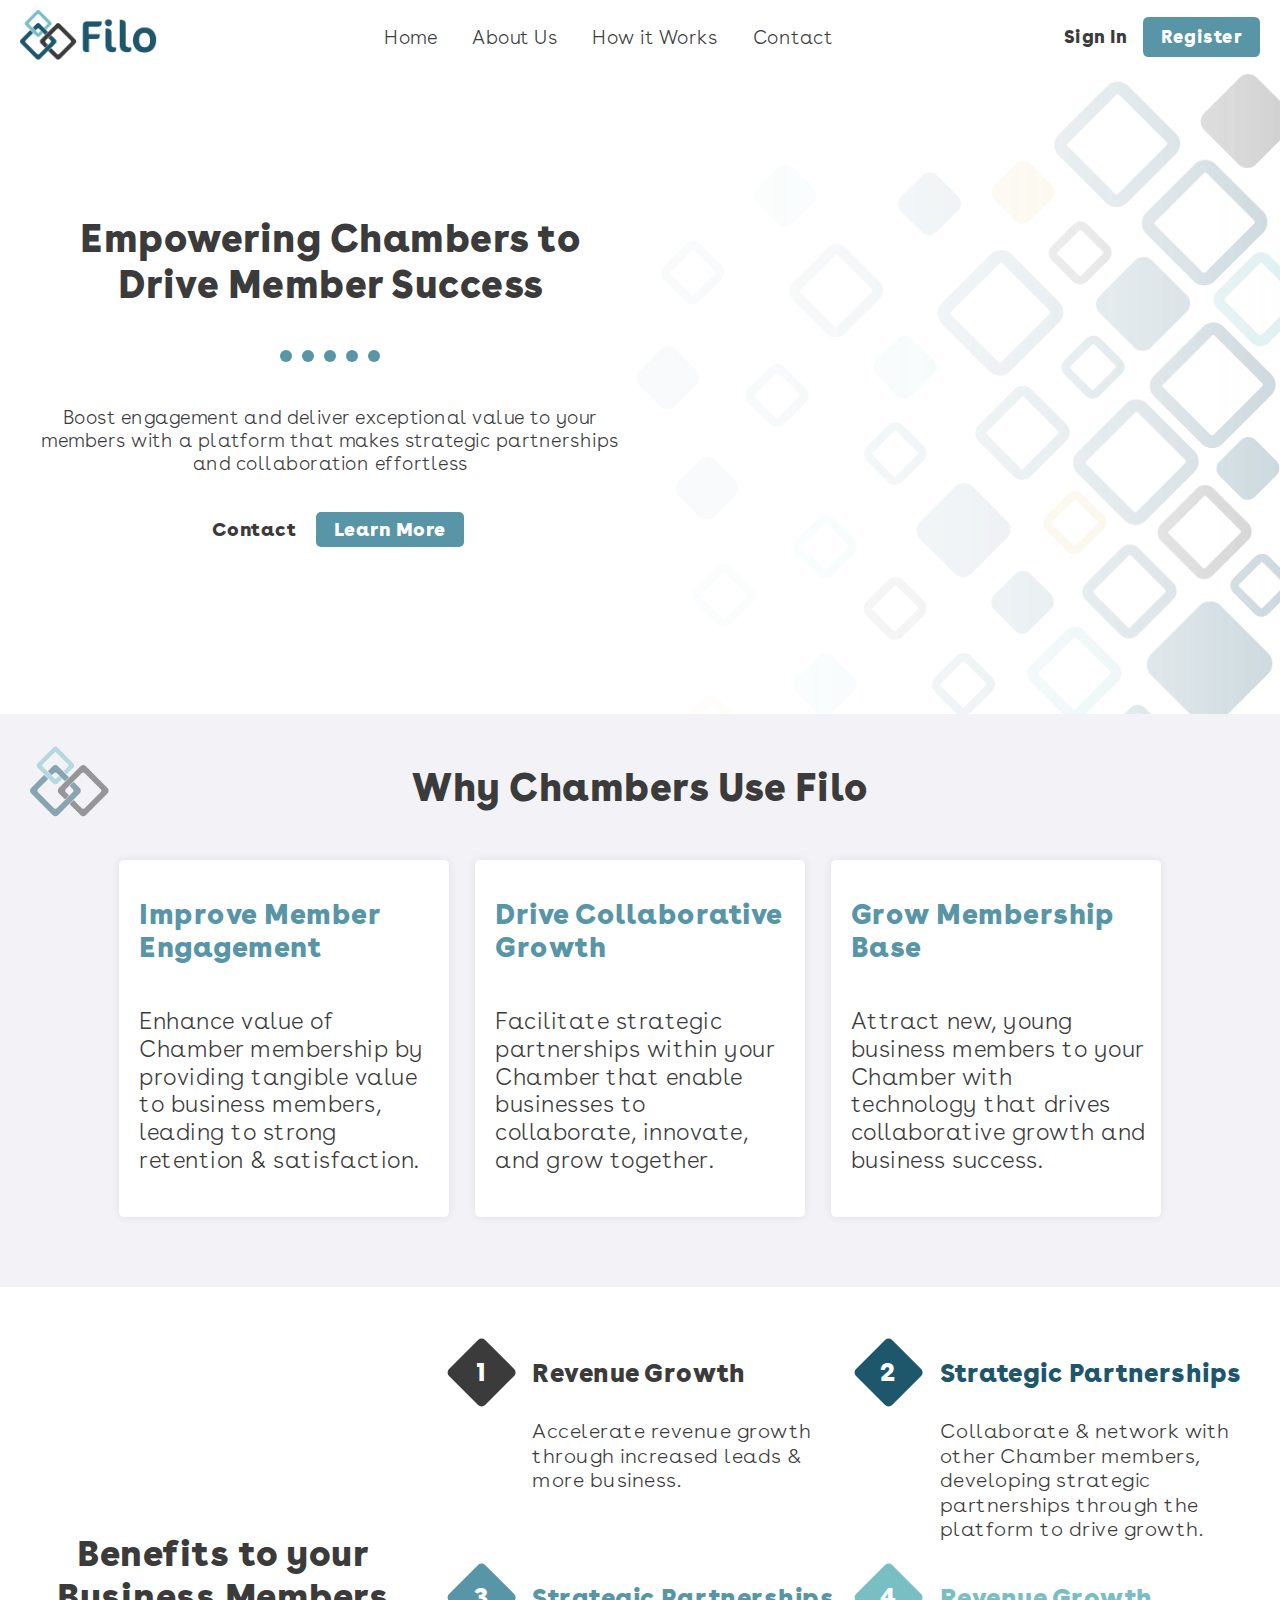
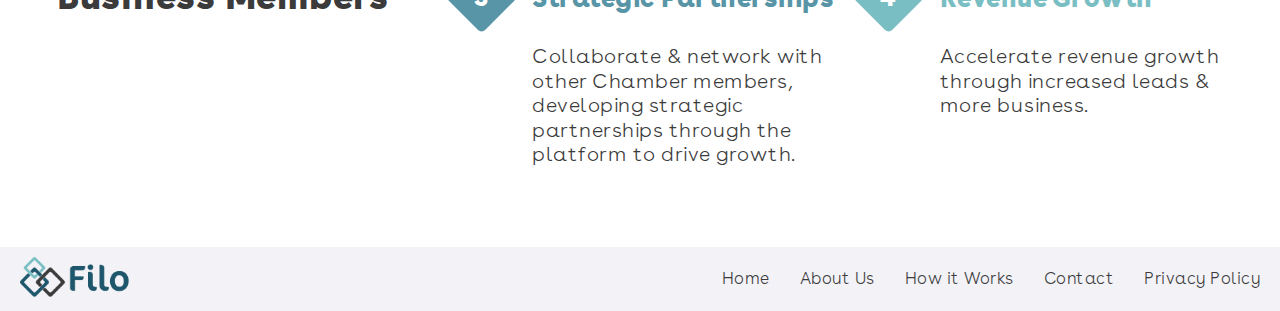
==== index.html @ dbe900fa "Add files via upload" ====
<!DOCTYPE html>
<html lang="en">
<head>
    <meta charset="UTF-8">
    <meta name="viewport" content="width=device-width, initial-scale=1.0">
    <title>Filo</title>
    <link rel="stylesheet" href="css/styles.css">
    <link rel="icon" href="./Assets/Filo-Icon.png" type="image/png">
    <script src="js/main.js" defer></script>
</head>
<body>
    <header>
        <div class="container">
            <div class="logo">
                <a href="index.html"> <img src="./Assets/FiloLogo.png" alt="Filo Logo"> </a> 
            </div>
            <nav class="nav">
                <ul>
                    <li><a href="index.html" class="home">Home</a></li>
                    <li><a href="html/about.html" class="about">About Us</a></li>
                    <li><a href="html/learn-more.html" class="learn-more">How it Works</a></li>
                    <li><a href="html/contact.html" class="contact">Contact</a></li>
                </ul>
            </nav>
            <div class="auth-buttons">
                <a href="#sign-in" class="sign-in">Sign In</a>
                <a href="#register" class="register">Register</a>
                <div class="menu">
                    <span class="menu-line"></span>
                    <span class="menu-line"></span>
                    <span class="menu-line"></span>
                </div>
            </div>
        </div>
    </header>

    <section id="hero">
        <div class="container">
            <div class="hero-content">
                <h2>Empowering Chambers to Drive Member Success</h2>
                <div class="dot-separator">
                    <div class="dot"></div>
                    <div class="dot"></div>
                    <div class="dot"></div>
                    <div class="dot"></div>
                    <div class="dot"></div>
                </div>
                <p>Boost engagement and deliver exceptional value to your members with a platform that makes strategic partnerships and collaboration effortless</p>
                <div class="cta-buttons">
                    <a href="./html/contact.html" class="btn">Contact</a>
                    <a href="./html/learn-more.html" class="btn btn-secondary">Learn More</a>
                </div>
            </div>
            <div class="hero-image">
                <img src="./Assets/hero-image.png" alt="Hero Image">
            </div>
        </div>
    </section>

    <section id="why-chambers">
        <div class="section-title">
            <div class="Filo-logo">
                <img src="./Assets/Filo-Logo-noText.png" alt="Filo Logo">
            </div>
            <h3>Why Chambers Use Filo</h3>
        </div>
        <div class="reasons">
            <div class="reason">
                <h4>Improve Member Engagement</h4>
                <p>Enhance value of Chamber membership by providing tangible value to business members, leading to strong retention & satisfaction.</p>
             </div>
             <div class="reason">
                 <h4>Drive Collaborative Growth</h4>
                <p>Facilitate strategic partnerships within your Chamber that enable businesses to collaborate, innovate, and grow together.</p>
            </div>
             <div class="reason">
                <h4>Grow Membership Base</h4>
                <p>Attract new, young business members to your Chamber with technology that drives collaborative growth and business success.</p>
            </div>
        </div>
    </section>

    <section id="benefits">
        <div class="benefits-layout">
            <div class="benefits-title">
                <h3>Benefits to your<br>Business Members</h3>
            </div>
            <div class="benefits-list">
                <div class="benefit">
                    <div class="benefit-number" id="one">
                        <div><span>1</span></div>
                    </div>
                    <div class="benefit-content">
                        <h4 id="benefit-one">Revenue Growth</h4>
                        <p>Accelerate revenue growth through increased leads & more business.</p>
                    </div>
                </div>
                <div class="benefit">
                    <div class="benefit-number" id="two">
                        <div><span>2</span></div>
                    </div>
                    <div class="benefit-content">
                        <h4 id="benefit-two">Strategic Partnerships</h4>
                        <p>Collaborate & network with other Chamber members, developing strategic partnerships through the platform to drive growth.</p>
                    </div>
                </div>
                <div class="benefit">
                    <div class="benefit-number" id="three">
                        <div><span>3</span></div>
                    </div>
                    <div class="benefit-content">
                        <h4 id="benefit-three">Strategic Partnerships</h4>
                        <p>Collaborate & network with other Chamber members, developing strategic partnerships through the platform to drive growth.</p>
                    </div>
                </div>
                <div class="benefit">
                    <div class="benefit-number" id="four">
                        <div><span>4</span></div>
                    </div>
                    <div class="benefit-content">
                        <h4 id="benefit-four">Revenue Growth</h4>
                        <p>Accelerate revenue growth through increased leads & more business.</p>
                    </div>
                </div>
            </div>
        </div>
    </section>       

    <footer>
        <div class="container">
            <div class="footer-content">
                <div class="footer-logo">
                    <img src="./Assets/FiloLogo.png" alt="Filo Logo">
                </div>
                <nav class="footer-nav">
                    <ul>
                        <li><a href="./index.html" class="home">Home</a></li>
                            <li><a href="./html/about.html" class="about">About Us</a></li>
                            <li><a href="./html/learn-more.html" class="learn-more">How it Works</a></li>
                            <li><a href="./html/contact.html" class="contact">Contact</a></li>
                            <li><a href="./html/privacy.html" class="privacy">Privacy Policy</a></li>
                    </ul>
                </nav>
            </div>
        </div>
    </footer>
    
</body>
</html>
---- css/styles.css ----
/* TO CREATE WATCHER: sass --watch scss/styles.scss:css/styles.css */
@font-face {
  font-family: "Almarai-ExtraBold";
  src: url(../Assets/Fonts/Almarai-ExtraBold.ttf) format("trueType");
  font-weight: 800;
  font-style: normal;
}
@font-face {
  font-family: "Almarai-Bold";
  src: url(../Assets/Fonts/Almarai-Bold.ttf) format("trueType");
  font-weight: 700;
  font-style: normal;
}
@font-face {
  font-family: "Almarai-Regular";
  src: url(../Assets/Fonts/Almarai-Regular.ttf) format("trueType");
  font-weight: 400;
  font-style: normal;
}
@font-face {
  font-family: "Almarai-Light";
  src: url(../Assets/Fonts/Almarai-Light.ttf) format("trueType");
  font-weight: 300;
  font-style: normal;
}
@font-face {
  font-family: "BA-Regular";
  src: url(../Assets/Fonts/BuenosAires-Regular.ttf) format("trueType");
  font-weight: 400;
  font-style: normal;
}
@font-face {
  font-family: "BA-Bold";
  src: url(../Assets/Fonts/BuenosAires-Bold.ttf) format("trueType");
  font-weight: 700;
  font-style: normal;
}
@font-face {
  font-family: "BA-Light";
  src: url(../Assets/Fonts/BuenosAires-Light.ttf) format("trueType");
  font-weight: 300;
  font-style: normal;
}
@font-face {
  font-family: "BA-ExtraBold";
  src: url(../Assets/Fonts/BuenosAires-Black.ttf) format("trueType");
  font-weight: 800;
  font-style: normal;
}
html, body {
  height: 100%;
  margin: 0;
}

.wrapper {
  display: flex;
  background-color: #ffffff;
  flex-direction: column;
  min-height: 100vh; /* Ensures wrapper takes full viewport height */
}

main {
  flex-grow: 1; /* Ensures main content grows to take available space */
}

footer {
  background-color: #F2F2F7;
  padding: 12px 0;
  text-align: center;
}

header {
  background-color: #ffffff;
  padding: 10px;
  padding-left: 20px;
  padding-right: 20px;
}
header .container {
  display: flex;
  align-items: center;
  justify-content: space-between;
}
header .logo {
  display: flex;
  align-items: center;
}
header .logo img {
  height: clamp(40px, 5vw, 50px);
  margin-right: 10px;
}
header nav {
  flex-grow: 1; /* Makes the nav expand to take available space */
  text-align: center; /* Centers the navigation items */
}
header nav ul {
  list-style: none;
  display: flex;
  margin: 0;
  padding: 0;
  justify-content: center; /* Centers the nav items within the nav */
}
header nav ul li {
  margin: 0 2%; /* Adds space between the nav items */
}
header nav ul li a {
  font-family: "BA-Light", sans-serif;
  font-size: clamp(14px, 1.5vw, 24px);
  letter-spacing: 0.5px;
  text-decoration: none;
  color: #3B3B3B;
}
@media (max-width: 768px) {
  header .nav {
    display: none;
  }
}
header .auth-buttons {
  display: flex;
  align-items: center;
}
header .auth-buttons a {
  font-family: "BA-ExtraBold", sans-serif;
  font-size: clamp(12px, 1.4vw, 20px);
  letter-spacing: 0.5px;
  text-decoration: none;
  padding: 0.5em 1em;
  border-radius: 0.3em;
  margin-left: 0.6em;
}
header .auth-buttons a.sign-in {
  color: #3B3B3B;
  background-color: transparent;
  padding: 8px 5px;
}
header .auth-buttons a.register {
  color: #ffffff;
  background-color: #5795A7;
}
header .auth-buttons .menu {
  display: none;
  flex-direction: column;
  height: 100%;
  cursor: pointer;
}
header .auth-buttons .menu span {
  width: 25px;
  height: 4px;
  background-color: #3B3B3B;
  margin: 2px 0;
  margin-left: 15px;
  border-radius: 5px;
}
@media (max-width: 768px) {
  header .auth-buttons .menu {
    display: flex;
  }
}

footer {
  background-color: #F2F2F7;
  padding: 10px;
  padding-left: 20px;
  padding-right: 20px;
}
footer .footer-content {
  display: flex;
  align-items: center;
  justify-content: space-between;
}
footer .footer-content .footer-logo img {
  height: 40px;
}
footer .footer-content .footer-nav ul {
  list-style: none;
  padding: 0;
  margin: 0;
  display: flex;
}
footer .footer-content .footer-nav ul li {
  margin-left: 30px;
}
footer .footer-content .footer-nav ul li a {
  font-family: "BA-Light", sans-serif;
  font-size: clamp(12px, 1.3vw, 20px);
  letter-spacing: 0.5px;
  text-decoration: none;
  color: #3B3B3B;
}

#hero {
  padding: 0px 0px;
  height: 50vw;
  min-height: 400px;
  background-color: transparent;
  z-index: -2;
  overflow: visible;
}
#hero .container {
  height: 100%;
  display: flex;
  align-items: center;
  justify-content: space-between;
  background-color: transparent;
}
#hero .container .hero-content {
  color: #3B3B3B;
  flex: 1;
  background-color: transparent;
  text-align: center;
  min-width: 400px;
  padding-left: 20px;
  padding-right: 20px;
  padding-bottom: 5%;
  display: flex;
  flex-direction: column;
  justify-content: flex-start;
  align-items: center;
  z-index: 2; /* Ensure content stays above the image */
}
#hero .container .hero-content h2 {
  font-family: "BA-ExtraBold", sans-serif;
  max-width: 600px;
  font-size: clamp(24px, 3vw, 48px);
  margin-bottom: 0px;
}
#hero .container .hero-content p {
  font-family: "BA-Light", sans-serif;
  max-width: 600px;
  font-size: clamp(14px, 1.5vw, 24px);
  margin-bottom: 7%;
  margin-top: 0px;
}
#hero .container .hero-content .dot-separator {
  display: flex;
  justify-content: center;
  align-items: center;
  margin-bottom: 7%;
  margin-top: 7%;
}
#hero .container .hero-content .dot-separator .dot {
  width: 12px;
  height: 12px;
  background-color: #5795A7;
  border-radius: 50%;
  margin: 0 5px;
}
#hero .container .hero-content .cta-buttons {
  text-align: center;
}
#hero .container .hero-content .cta-buttons .btn {
  font-family: "BA-ExtraBold", sans-serif;
  font-size: clamp(14px, 1.5vw, 24px);
  letter-spacing: 0.5px;
  text-decoration: none;
  padding: 8px 5px;
  border-radius: 5px;
  margin-left: 10px;
  color: #3B3B3B;
}
#hero .container .hero-content .cta-buttons .btn.btn-secondary {
  background-color: #5795A7;
  color: #ffffff;
  padding: 6px 18px;
}
#hero .container .hero-image {
  flex: 1;
  position: relative;
  overflow: visible;
  background-color: transparent;
  display: flex;
  justify-content: flex-end;
  align-items: center; /* Center the image vertically within the container */
  height: 100%;
}
#hero .container .hero-image img {
  position: absolute;
  top: 0;
  right: 0;
  height: 115%;
  width: auto;
  object-fit: cover;
  opacity: 70%;
  margin-left: -50vw;
  z-index: -1;
}
@media (max-width: 768px) {
  #hero .container .hero-content {
    flex-basis: 100%;
    padding: 0px 20%;
  }
}

#why-chambers {
  background-color: #F2F2F7;
  height: auto;
  padding-top: 50px;
  padding-bottom: 70px;
  padding-left: 30px;
  padding-right: 30px;
}
#why-chambers .section-title {
  position: relative;
  display: flex;
  align-items: center;
  justify-content: center; /* Center the content horizontally */
  text-align: center; /* Center-align the text */
  margin-bottom: 50px; /* Space between title and the reasons boxes */
}
#why-chambers .section-title .Filo-logo {
  position: absolute;
  left: 0px;
  top: 50%;
  transform: translateY(-50%); /* Adjust for vertical centering */
  margin-right: 20px; /* Space between the logo and the title */
}
#why-chambers .section-title .Filo-logo img {
  height: 6vw; /* Adjust the logo size as needed */
  opacity: 50%;
}
#why-chambers .section-title h3 {
  font-family: "BA-ExtraBold", sans-serif;
  font-size: clamp(28px, 3vw, 48px);
  margin: 0;
  text-align: center;
}
#why-chambers .reasons {
  display: flex;
  justify-content: center;
  text-align: left;
  padding-left: 20px;
  padding-right: 20px;
}
#why-chambers .reasons .reason {
  flex: 0 0 25%; /* Make each reason box take up equal space */
  margin: 0 1vw; /* Space between the reason boxes */
  background-color: #ffffff;
  min-width: 150px;
  padding-left: 20px;
  padding-right: 15px;
  padding-bottom: 20px;
  border-radius: 5px;
  box-shadow: 0 0 10px rgba(0, 0, 0, 0.08);
  display: flex;
  flex-direction: column;
  justify-content: start;
  align-items: start;
}
#why-chambers .reasons .reason h4 {
  font-family: "BA-ExtraBold", sans-serif;
  font-size: clamp(22px, 2.2vw, 40px);
  color: #5795A7;
  margin-bottom: 20px;
}
#why-chambers .reasons .reason p {
  font-family: "BA-Light", sans-serif;
  font-size: clamp(16px, 1.8vw, 32px);
  color: #3B3B3B;
}

#benefits {
  background-color: #ffffff;
  padding: 60px 0;
}
#benefits .benefits-layout {
  display: flex;
  align-items: center;
}
#benefits .benefits-layout .benefits-title {
  font-family: "BA-ExtraBold", sans-serif;
  flex: 1;
  text-align: center;
  padding-right: 50px;
  padding-left: 40px;
}
#benefits .benefits-layout .benefits-title h3 {
  font-size: clamp(20px, 2.8vw, 44px);
  margin-bottom: 20px;
}
#benefits .benefits-layout .benefits-list {
  flex: 2.2;
  display: grid;
  grid-template-columns: repeat(2, 1fr);
  grid-gap: 10px;
  text-align: left;
  padding-right: 20px;
}
#benefits .benefits-layout .benefits-list .benefit {
  padding: 0px;
  display: flex;
  justify-content: flex-start;
}
#benefits .benefits-layout .benefits-list .benefit .benefit-number {
  font-family: "BA-ExtraBold", sans-serif;
  font-size: 2vw;
  color: #ffffff;
  margin-right: 2vw;
  background-color: #5795A7;
  width: 4vw;
  height: 4vw;
  display: flex;
  flex-shrink: 0; /* Prevent shrinking of the square */
  align-items: center;
  justify-content: center;
  border-radius: 5px;
  transform: rotate(45deg); /* Rotate the square by 45 degrees to make it a diamond */
}
#benefits .benefits-layout .benefits-list .benefit .benefit-number span {
  transform: rotate(-45deg); /* Rotate the text back to normal */
  display: block;
}
#benefits .benefits-layout .benefits-list .benefit #one {
  background-color: #3B3B3B;
}
#benefits .benefits-layout .benefits-list .benefit #two {
  background-color: #1E566C;
}
#benefits .benefits-layout .benefits-list .benefit #three {
  background-color: #5795A7;
}
#benefits .benefits-layout .benefits-list .benefit #four {
  background-color: #79BEC3;
}
#benefits .benefits-layout .benefits-list .benefit #benefit-one {
  color: #3B3B3B;
}
#benefits .benefits-layout .benefits-list .benefit #benefit-two {
  color: #1E566C;
}
#benefits .benefits-layout .benefits-list .benefit #benefit-three {
  color: #5795A7;
}
#benefits .benefits-layout .benefits-list .benefit #benefit-four {
  color: #79BEC3;
}
#benefits .benefits-layout .benefits-list .benefit .benefit-content {
  display: flex;
  flex-direction: column;
  justify-content: flex-start;
  align-items: flex-start;
  height: 100%;
}
#benefits .benefits-layout .benefits-list .benefit .benefit-content h4 {
  font-family: "BA-ExtraBold", sans-serif;
  font-size: clamp(18px, 2vw, 32px);
  color: #5795A7;
  margin-bottom: 0px;
  margin-top: 0px;
  height: 4vw;
  align-content: center;
}
#benefits .benefits-layout .benefits-list .benefit .benefit-content p {
  font-family: "BA-Light", sans-serif;
  font-size: clamp(15px, 1.6vw, 26px);
  color: #3B3B3B;
}

#contact-main {
  display: flex;
  justify-content: space-between;
  height: 70vh;
  background-color: transparent;
}
#contact-main .contact-content {
  width: 50%;
  display: flex;
  flex-direction: column;
  justify-content: center;
  padding-left: 10%;
  padding-right: 10%;
  min-width: 400px;
}
#contact-main .contact-content h2 {
  font-family: "BA-ExtraBold", sans-serif;
  font-size: 1.5rem;
  color: #3B3B3B;
  margin-bottom: 0px;
  text-align: center;
}
#contact-main .contact-content p {
  font-family: "BA-Light", sans-serif;
  font-size: 1rem;
  color: #3B3B3B;
  margin-bottom: 10px;
  text-align: center;
}
#contact-main .contact-content .contact-form {
  display: flex;
  flex-direction: column;
  justify-content: space-between;
}
#contact-main .contact-content .contact-form input,
#contact-main .contact-content .contact-form textarea {
  width: 100%;
  padding: 5px;
  margin-bottom: 0px;
  border: 1px solid #ddd;
  border-radius: 5px;
  font-size: 1rem;
  font-family: "BA-Light", sans-serif;
  background-color: #F2F2F7;
}
#contact-main .contact-content .contact-form .btn {
  width: 100%;
  padding: 5px;
  background-color: #1E566C;
  color: white;
  font-size: 1rem;
  border: none;
  border-radius: 5px;
  cursor: pointer;
  transition: background-color 0.3s;
}
#contact-main .contact-content .contact-form .btn:hover {
  background-color: #5795A7;
}
#contact-main .hero-image {
  flex-basis: 50%;
  display: flex;
  justify-content: flex-start;
  align-items: center;
  height: 100%;
  background-color: transparent;
}
#contact-main .hero-image img {
  height: 100%;
  width: auto;
  object-fit: cover;
  opacity: 100%;
}

body {
  font-family: "BA-Light", sans-serif;
  letter-spacing: 0.5px;
  line-height: 1.2;
  margin: 0;
  padding: 0;
  background-color: #ffffff;
  color: #3B3B3B;
  overflow-x: hidden; /* Prevent horizontal scrolling on the body */
}

/*# sourceMappingURL=styles.css.map */
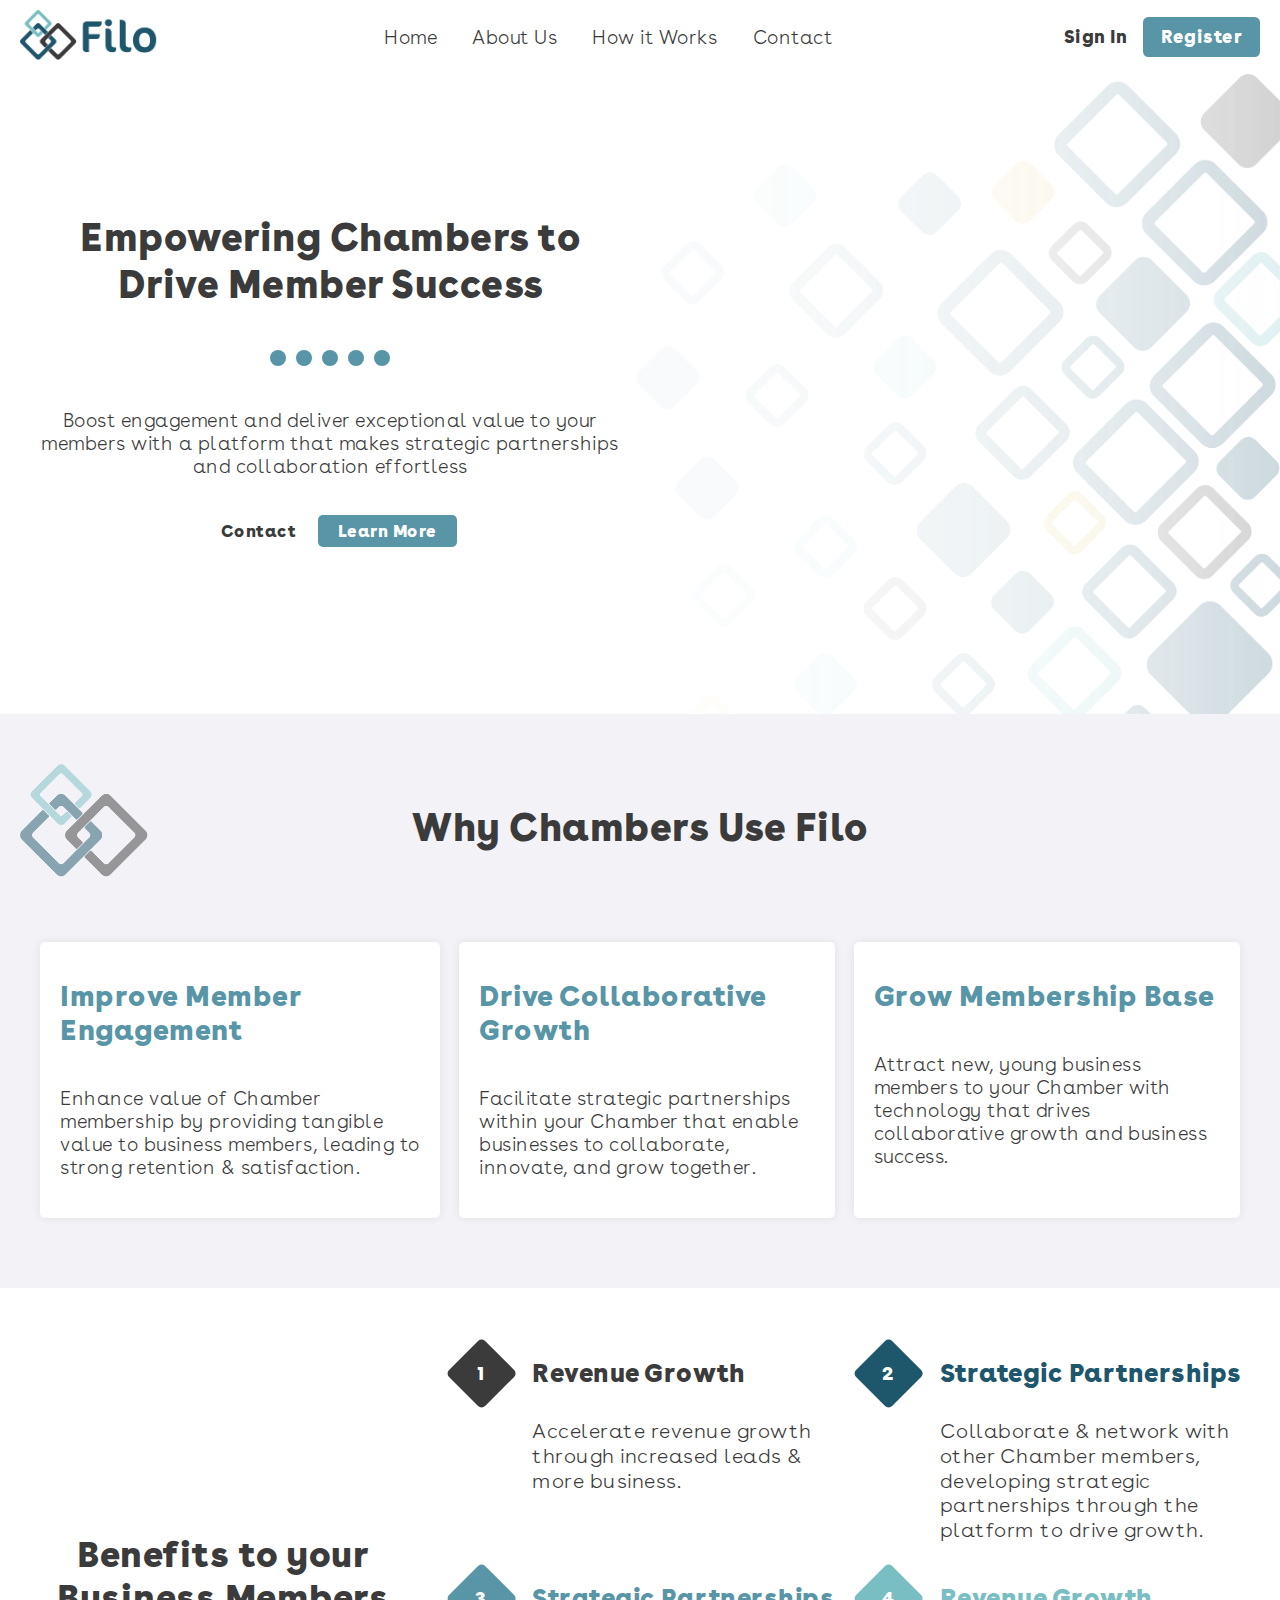
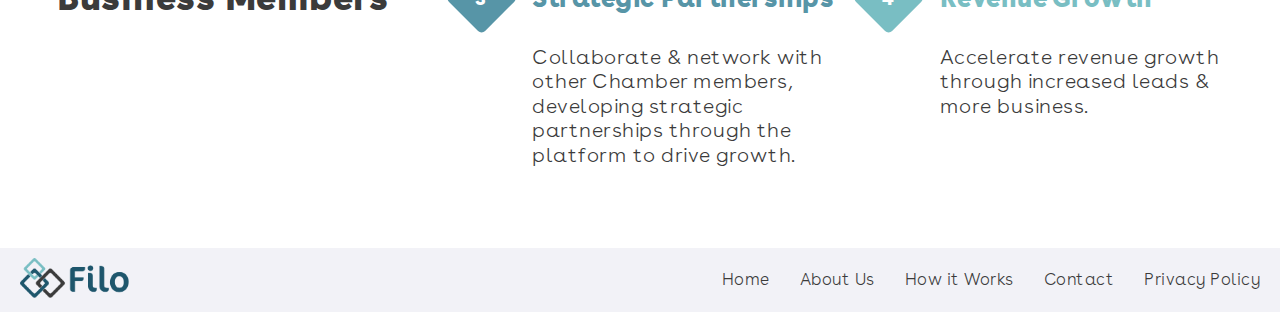
==== commit 0920d024: "Add files via upload" ====
--- a/index.html
+++ b/index.html
@@ -134,10 +134,10 @@
                 </div>
                 <nav class="footer-nav">
                     <ul>
-                        <li><a href="./index.html" class="home">Home</a></li>
-                            <li><a href="./html/about.html" class="about">About Us</a></li>
-                            <li><a href="./html/learn-more.html" class="learn-more">How it Works</a></li>
-                            <li><a href="./html/contact.html" class="contact">Contact</a></li>
+                        <li><a href="./index.html" class="nav-item">Home</a></li>
+                            <li><a href="./html/about.html" class="nav-item">About Us</a></li>
+                            <li><a href="./html/learn-more.html" class="nav-item">How it Works</a></li>
+                            <li><a href="./html/contact.html" class="nav-item">Contact</a></li>
                             <li><a href="./html/privacy.html" class="privacy">Privacy Policy</a></li>
                     </ul>
                 </nav>
--- a/css/styles.css
+++ b/css/styles.css
@@ -85,7 +85,7 @@
   align-items: center;
 }
 header .logo img {
-  height: clamp(40px, 5vw, 50px);
+  height: clamp(30px, 4vw, 50px);
   margin-right: 10px;
 }
 header nav {
@@ -161,6 +161,7 @@
   padding: 10px;
   padding-left: 20px;
   padding-right: 20px;
+  z-index: 1000;
 }
 footer .footer-content {
   display: flex;
@@ -185,6 +186,11 @@
   letter-spacing: 0.5px;
   text-decoration: none;
   color: #3B3B3B;
+}
+@media (max-width: 768px) {
+  footer .footer-content .footer-nav ul .nav-item {
+    display: none;
+  }
 }
 
 #hero {
@@ -207,7 +213,7 @@
   flex: 1;
   background-color: transparent;
   text-align: center;
-  min-width: 400px;
+  min-width: 0px;
   padding-left: 20px;
   padding-right: 20px;
   padding-bottom: 5%;
@@ -215,6 +221,7 @@
   flex-direction: column;
   justify-content: flex-start;
   align-items: center;
+  flex-grow: 1;
   z-index: 2; /* Ensure content stays above the image */
 }
 #hero .container .hero-content h2 {
@@ -226,7 +233,7 @@
 #hero .container .hero-content p {
   font-family: "BA-Light", sans-serif;
   max-width: 600px;
-  font-size: clamp(14px, 1.5vw, 24px);
+  font-size: clamp(14px, 1.5vw, 32px);
   margin-bottom: 7%;
   margin-top: 0px;
 }
@@ -238,8 +245,8 @@
   margin-top: 7%;
 }
 #hero .container .hero-content .dot-separator .dot {
-  width: 12px;
-  height: 12px;
+  width: clamp(8px, 1.5vw, 16px);
+  height: clamp(8px, 1.5vw, 16px);
   background-color: #5795A7;
   border-radius: 50%;
   margin: 0 5px;
@@ -249,18 +256,18 @@
 }
 #hero .container .hero-content .cta-buttons .btn {
   font-family: "BA-ExtraBold", sans-serif;
-  font-size: clamp(14px, 1.5vw, 24px);
+  font-size: clamp(12px, 1.3vw, 24px);
   letter-spacing: 0.5px;
   text-decoration: none;
-  padding: 8px 5px;
+  padding: 5px 5px;
   border-radius: 5px;
-  margin-left: 10px;
+  margin-left: clamp(8px, 1.2vw, 12px);
   color: #3B3B3B;
 }
 #hero .container .hero-content .cta-buttons .btn.btn-secondary {
   background-color: #5795A7;
   color: #ffffff;
-  padding: 6px 18px;
+  padding: 6px clamp(15px, 1.6vw, 20px);
 }
 #hero .container .hero-image {
   flex: 1;
@@ -284,9 +291,12 @@
   z-index: -1;
 }
 @media (max-width: 768px) {
+  #hero .container .hero-image img {
+    margin-right: -100px;
+  }
   #hero .container .hero-content {
     flex-basis: 100%;
-    padding: 0px 20%;
+    padding: 0px 10%;
   }
 }
 
@@ -295,31 +305,30 @@
   height: auto;
   padding-top: 50px;
   padding-bottom: 70px;
-  padding-left: 30px;
-  padding-right: 30px;
+  padding-left: 20px;
+  padding-right: 20px;
 }
 #why-chambers .section-title {
-  position: relative;
-  display: flex;
-  align-items: center;
-  justify-content: center; /* Center the content horizontally */
+  display: flex;
+  align-items: center;
+  justify-content: flex-start;
   text-align: center; /* Center-align the text */
   margin-bottom: 50px; /* Space between title and the reasons boxes */
 }
 #why-chambers .section-title .Filo-logo {
-  position: absolute;
-  left: 0px;
-  top: 50%;
-  transform: translateY(-50%); /* Adjust for vertical centering */
-  margin-right: 20px; /* Space between the logo and the title */
+  margin-right: calc(15vw - 20px);
+  flex-basis: 10vw;
 }
 #why-chambers .section-title .Filo-logo img {
-  height: 6vw; /* Adjust the logo size as needed */
+  max-height: 100%;
+  max-width: 100%;
   opacity: 50%;
 }
 #why-chambers .section-title h3 {
-  font-family: "BA-ExtraBold", sans-serif;
-  font-size: clamp(28px, 3vw, 48px);
+  line-height: 1.3;
+  flex-basis: 50vw;
+  font-family: "BA-ExtraBold", sans-serif;
+  font-size: clamp(24px, 3vw, 48px);
   margin: 0;
   text-align: center;
 }
@@ -329,12 +338,13 @@
   text-align: left;
   padding-left: 20px;
   padding-right: 20px;
+  gap: clamp(14px, 1.5vw, 32px);
 }
 #why-chambers .reasons .reason {
-  flex: 0 0 25%; /* Make each reason box take up equal space */
-  margin: 0 1vw; /* Space between the reason boxes */
+  flex-grow: 1;
   background-color: #ffffff;
-  min-width: 150px;
+  min-width: 200px;
+  max-width: 400px;
   padding-left: 20px;
   padding-right: 15px;
   padding-bottom: 20px;
@@ -353,17 +363,24 @@
 }
 #why-chambers .reasons .reason p {
   font-family: "BA-Light", sans-serif;
-  font-size: clamp(16px, 1.8vw, 32px);
-  color: #3B3B3B;
+  font-size: clamp(16px, 1.5vw, 32px);
+  color: #3B3B3B;
+}
+@media (max-width: 768px) {
+  #why-chambers .reasons {
+    align-items: center;
+    flex-direction: column;
+  }
 }
 
 #benefits {
   background-color: #ffffff;
-  padding: 60px 0;
+  padding: 30px 0;
 }
 #benefits .benefits-layout {
   display: flex;
   align-items: center;
+  padding: 30px 0;
 }
 #benefits .benefits-layout .benefits-title {
   font-family: "BA-ExtraBold", sans-serif;
@@ -391,12 +408,12 @@
 }
 #benefits .benefits-layout .benefits-list .benefit .benefit-number {
   font-family: "BA-ExtraBold", sans-serif;
-  font-size: 2vw;
+  font-size: clamp(14px, 1.5vw, 32px);
   color: #ffffff;
-  margin-right: 2vw;
+  margin-right: clamp(20px, 2vw, 40px);
   background-color: #5795A7;
-  width: 4vw;
-  height: 4vw;
+  width: clamp(30px, 4vw, 80px);
+  height: clamp(30px, 4vw, 80px);
   display: flex;
   flex-shrink: 0; /* Prevent shrinking of the square */
   align-items: center;
@@ -445,7 +462,7 @@
   color: #5795A7;
   margin-bottom: 0px;
   margin-top: 0px;
-  height: 4vw;
+  height: clamp(30px, 4vw, 80px);
   align-content: center;
 }
 #benefits .benefits-layout .benefits-list .benefit .benefit-content p {
@@ -453,54 +470,78 @@
   font-size: clamp(15px, 1.6vw, 26px);
   color: #3B3B3B;
 }
-
-#contact-main {
-  display: flex;
-  justify-content: space-between;
-  height: 70vh;
-  background-color: transparent;
-}
-#contact-main .contact-content {
+@media (max-width: 768px) {
+  #benefits .benefits-layout .benefits-list {
+    grid-template-columns: repeat(1, 1fr);
+    padding-left: 10%;
+    padding-right: 10%;
+    gap: 20px;
+  }
+  #benefits .benefits-layout .benefits-title {
+    padding-bottom: 30px;
+  }
+}
+@media (max-width: 768px) {
+  #benefits .benefits-layout {
+    flex-direction: column;
+    padding: 0px;
+  }
+}
+
+main {
+  position: relative;
+  height: calc(100vh - 130px);
+}
+main .contact-section {
+  position: relative;
+  align-items: center;
+  height: 100%;
+}
+main .contact-section .contact-content {
+  position: absolute;
+  top: 5vh;
+  left: 5vw;
+  z-index: 1;
   width: 50%;
   display: flex;
   flex-direction: column;
   justify-content: center;
-  padding-left: 10%;
-  padding-right: 10%;
-  min-width: 400px;
-}
-#contact-main .contact-content h2 {
+  min-width: 200px;
+  max-width: 500px;
+}
+main .contact-section .contact-content h2 {
   font-family: "BA-ExtraBold", sans-serif;
   font-size: 1.5rem;
   color: #3B3B3B;
   margin-bottom: 0px;
   text-align: center;
 }
-#contact-main .contact-content p {
+main .contact-section .contact-content p {
   font-family: "BA-Light", sans-serif;
   font-size: 1rem;
   color: #3B3B3B;
   margin-bottom: 10px;
   text-align: center;
 }
-#contact-main .contact-content .contact-form {
-  display: flex;
-  flex-direction: column;
-  justify-content: space-between;
-}
-#contact-main .contact-content .contact-form input,
-#contact-main .contact-content .contact-form textarea {
+main .contact-section .contact-content .contact-form {
+  display: block;
+  text-align: center;
+}
+main .contact-section .contact-content .contact-form input,
+main .contact-section .contact-content .contact-form textarea {
   width: 100%;
-  padding: 5px;
-  margin-bottom: 0px;
+  padding: 5px 8px;
+  margin-top: 7px;
+  box-sizing: border-box;
   border: 1px solid #ddd;
   border-radius: 5px;
   font-size: 1rem;
   font-family: "BA-Light", sans-serif;
   background-color: #F2F2F7;
 }
-#contact-main .contact-content .contact-form .btn {
-  width: 100%;
+main .contact-section .contact-content .contact-form .btn {
+  margin-top: 10px;
+  width: 30%;
   padding: 5px;
   background-color: #1E566C;
   color: white;
@@ -510,22 +551,34 @@
   cursor: pointer;
   transition: background-color 0.3s;
 }
-#contact-main .contact-content .contact-form .btn:hover {
+main .contact-section .contact-content .contact-form .btn:hover {
   background-color: #5795A7;
 }
-#contact-main .hero-image {
-  flex-basis: 50%;
-  display: flex;
-  justify-content: flex-start;
-  align-items: center;
-  height: 100%;
-  background-color: transparent;
-}
-#contact-main .hero-image img {
+main .contact-section .contact-image {
+  position: absolute;
+  bottom: 0;
+  right: 0;
+  height: 100%;
+  width: 100%;
+  z-index: 0;
+  overflow: hidden;
+}
+main .contact-section .contact-image img {
+  position: absolute;
+  bottom: 0;
+  right: 0;
   height: 100%;
   width: auto;
+  min-width: 100%;
+  min-height: 100%;
+  z-index: 0;
   object-fit: cover;
   opacity: 100%;
+}
+@media (max-width: 768px) {
+  main .contact-section .contact-content {
+    width: 90%;
+  }
 }
 
 body {
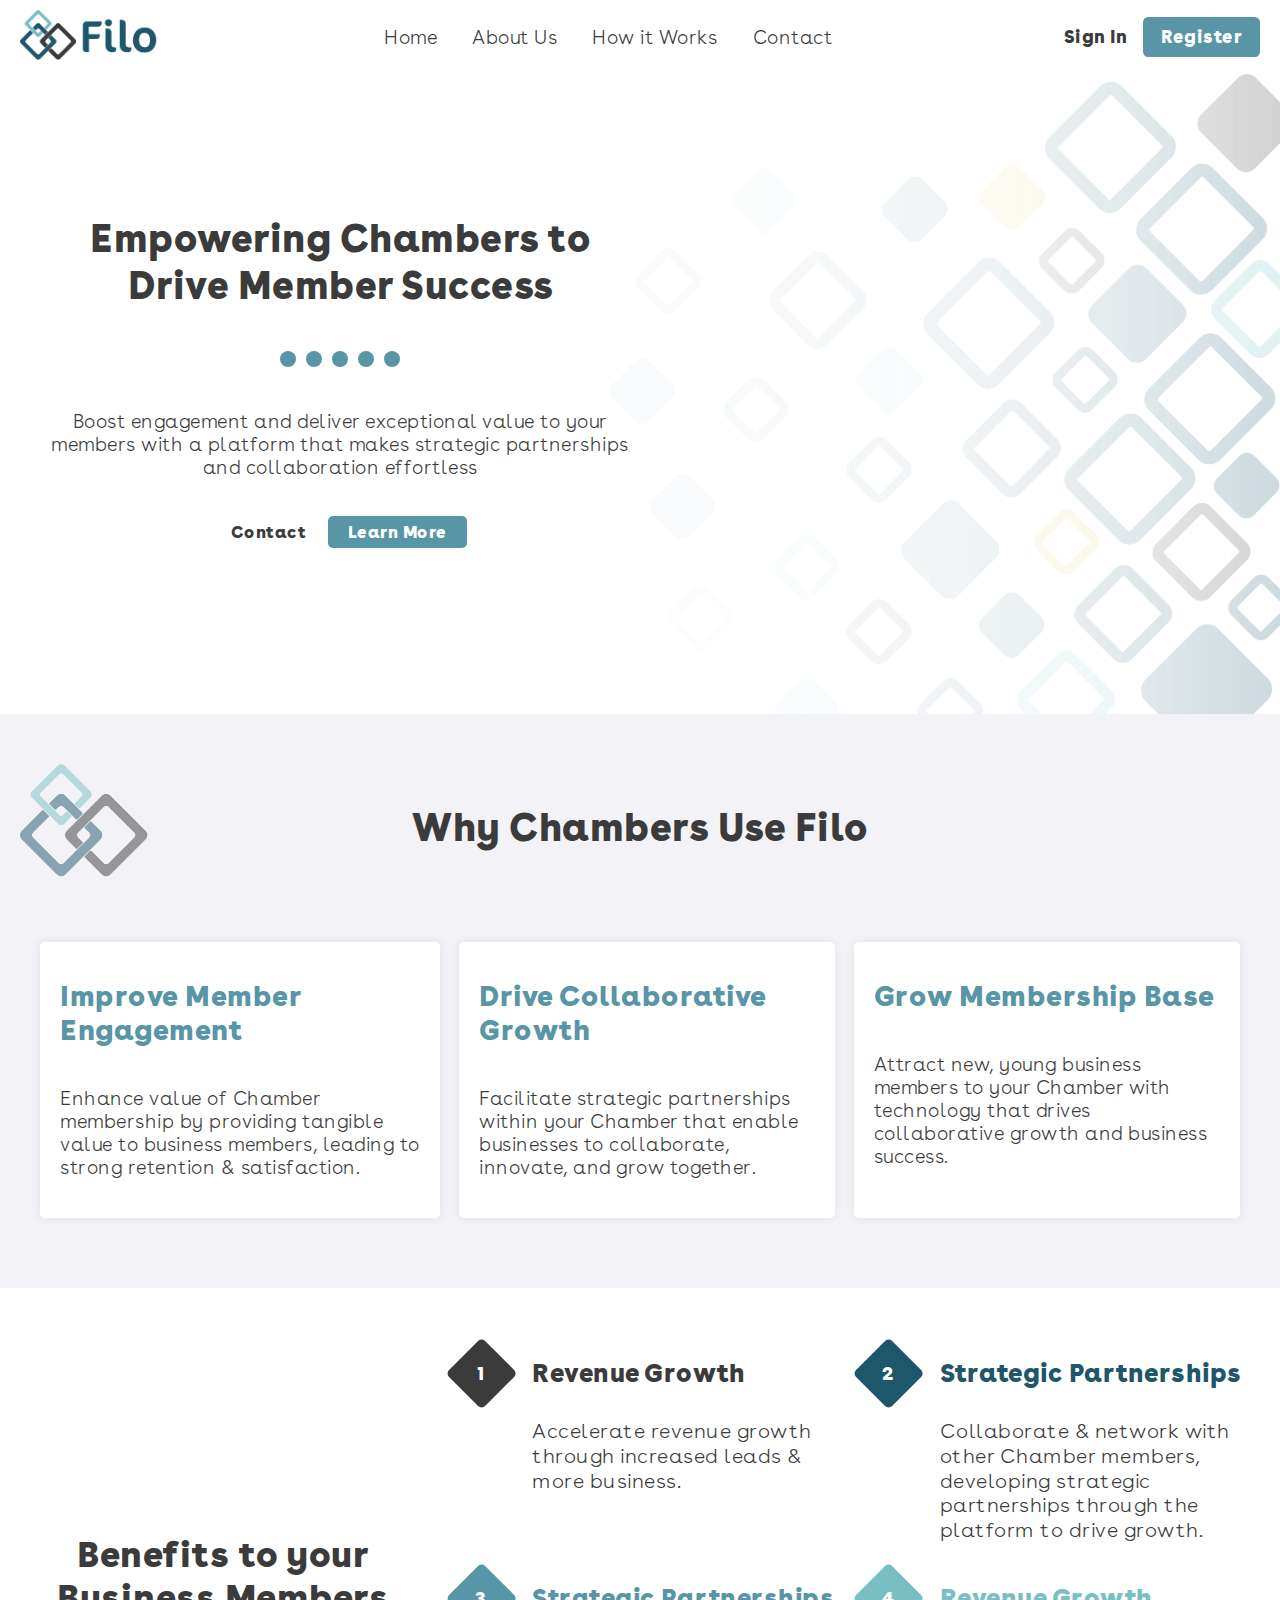
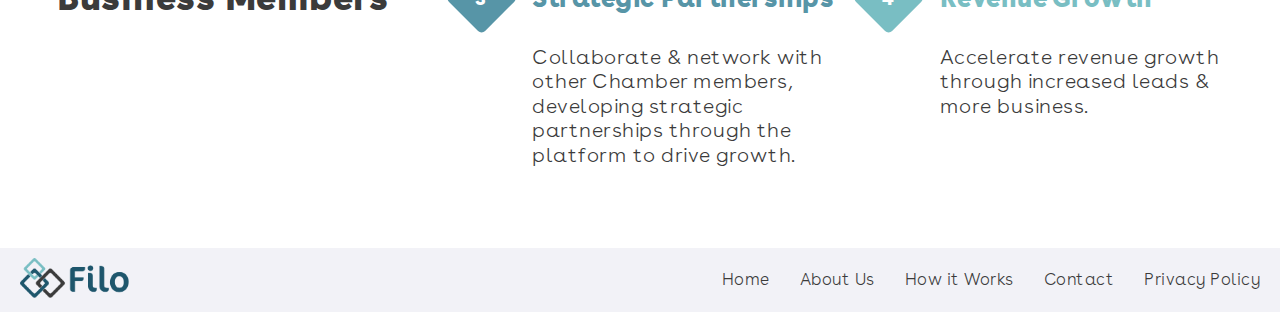
==== commit 3c56f000: "Add files via upload" ====
--- a/index.html
+++ b/index.html
@@ -34,7 +34,7 @@
         </div>
     </header>
 
-    <section id="hero">
+    <section class="hero-home">
         <div class="container">
             <div class="hero-content">
                 <h2>Empowering Chambers to Drive Member Success</h2>
@@ -51,9 +51,9 @@
                     <a href="./html/learn-more.html" class="btn btn-secondary">Learn More</a>
                 </div>
             </div>
-            <div class="hero-image">
-                <img src="./Assets/hero-image.png" alt="Hero Image">
-            </div>
+        </div>
+        <div class="hero-image">
+            <img src="./Assets/hero-image.png" alt="Hero Image">
         </div>
     </section>
 
--- a/css/styles.css
+++ b/css/styles.css
@@ -193,68 +193,67 @@
   }
 }
 
-#hero {
+.hero-home {
+  position: relative;
   padding: 0px 0px;
   height: 50vw;
   min-height: 400px;
+  z-index: -2;
+  overflow: hidden;
+}
+.hero-home .container {
+  height: 100%;
+  display: flex;
+  align-items: center;
+  justify-content: flex-start;
   background-color: transparent;
-  z-index: -2;
-  overflow: visible;
-}
-#hero .container {
-  height: 100%;
-  display: flex;
-  align-items: center;
-  justify-content: space-between;
-  background-color: transparent;
-}
-#hero .container .hero-content {
-  color: #3B3B3B;
-  flex: 1;
-  background-color: transparent;
-  text-align: center;
-  min-width: 0px;
   padding-left: 20px;
   padding-right: 20px;
+}
+.hero-home .container .hero-content {
+  color: #3B3B3B;
+  flex-basis: 50%;
+  text-align: center;
+  padding-left: 10px;
+  padding-right: 10px;
   padding-bottom: 5%;
   display: flex;
   flex-direction: column;
   justify-content: flex-start;
   align-items: center;
-  flex-grow: 1;
   z-index: 2; /* Ensure content stays above the image */
 }
-#hero .container .hero-content h2 {
+.hero-home .container .hero-content h2 {
   font-family: "BA-ExtraBold", sans-serif;
   max-width: 600px;
   font-size: clamp(24px, 3vw, 48px);
   margin-bottom: 0px;
 }
-#hero .container .hero-content p {
+.hero-home .container .hero-content p {
   font-family: "BA-Light", sans-serif;
   max-width: 600px;
   font-size: clamp(14px, 1.5vw, 32px);
   margin-bottom: 7%;
   margin-top: 0px;
 }
-#hero .container .hero-content .dot-separator {
+.hero-home .container .hero-content .dot-separator {
   display: flex;
   justify-content: center;
   align-items: center;
   margin-bottom: 7%;
   margin-top: 7%;
 }
-#hero .container .hero-content .dot-separator .dot {
+.hero-home .container .hero-content .dot-separator .dot {
   width: clamp(8px, 1.5vw, 16px);
   height: clamp(8px, 1.5vw, 16px);
   background-color: #5795A7;
   border-radius: 50%;
   margin: 0 5px;
 }
-#hero .container .hero-content .cta-buttons {
+.hero-home .container .hero-content .cta-buttons {
   text-align: center;
 }
-#hero .container .hero-content .cta-buttons .btn {
+.hero-home .container .hero-content .cta-buttons .btn {
   font-family: "BA-ExtraBold", sans-serif;
   font-size: clamp(12px, 1.3vw, 24px);
   letter-spacing: 0.5px;
@@ -264,26 +263,31 @@
   margin-left: clamp(8px, 1.2vw, 12px);
   color: #3B3B3B;
 }
-#hero .container .hero-content .cta-buttons .btn.btn-secondary {
+.hero-home .container .hero-content .cta-buttons .btn.btn-secondary {
   background-color: #5795A7;
   color: #ffffff;
   padding: 6px clamp(15px, 1.6vw, 20px);
 }
-#hero .container .hero-image {
-  flex: 1;
-  position: relative;
-  overflow: visible;
-  background-color: transparent;
-  display: flex;
-  justify-content: flex-end;
-  align-items: center; /* Center the image vertically within the container */
-  height: 100%;
-}
-#hero .container .hero-image img {
+@media (max-width: 768px) {
+  .hero-home .container .hero-content {
+    flex-basis: 100%;
+    padding: 0px 10%;
+  }
+}
+.hero-home .hero-image {
   position: absolute;
   top: 0;
   right: 0;
-  height: 115%;
+  height: 100%;
+  width: auto;
+  background-color: transparent;
+}
+.hero-home .hero-image img {
+  overflow: hidden;
+  position: absolute;
+  top: 0;
+  right: 0;
+  height: 120%;
   width: auto;
   object-fit: cover;
   opacity: 70%;
@@ -291,12 +295,8 @@
   z-index: -1;
 }
 @media (max-width: 768px) {
-  #hero .container .hero-image img {
-    margin-right: -100px;
-  }
-  #hero .container .hero-content {
-    flex-basis: 100%;
-    padding: 0px 10%;
+  .hero-home .hero-image {
+    right: -120px;
   }
 }
 
@@ -490,52 +490,60 @@
 
 main {
   position: relative;
-  height: calc(100vh - 130px);
+  height: 40vw;
 }
 main .contact-section {
   position: relative;
-  align-items: center;
-  height: 100%;
+  height: 100%;
+  width: 100%;
+  display: flex;
+  align-items: center;
 }
 main .contact-section .contact-content {
-  position: absolute;
-  top: 5vh;
-  left: 5vw;
+  flex-grow: 1;
+  display: flex;
+  justify-content: space-evenly;
+  align-items: flex-start;
   z-index: 1;
-  width: 50%;
+  padding-left: 8%;
+  padding-right: 8%;
+  gap: 4%;
+}
+main .contact-section .contact-content .contact-info {
+  flex: 1;
   display: flex;
   flex-direction: column;
-  justify-content: center;
-  min-width: 200px;
-  max-width: 500px;
-}
-main .contact-section .contact-content h2 {
-  font-family: "BA-ExtraBold", sans-serif;
-  font-size: 1.5rem;
-  color: #3B3B3B;
-  margin-bottom: 0px;
+  justify-content: flex-start;
   text-align: center;
 }
-main .contact-section .contact-content p {
-  font-family: "BA-Light", sans-serif;
-  font-size: 1rem;
+main .contact-section .contact-content .contact-info h2 {
+  font-family: "BA-ExtraBold", sans-serif;
+  font-size: clamp(24px, 3vw, 48px);
   color: #3B3B3B;
   margin-bottom: 10px;
+}
+main .contact-section .contact-content .contact-info p {
+  font-family: "BA-Light", sans-serif;
+  font-size: clamp(14px, 1.5vw, 32px);
+  color: #3B3B3B;
+  margin-bottom: 10px;
+}
+main .contact-section .contact-content .contact-form {
+  flex: 1;
+  display: block-inline;
+  width: 100%;
   text-align: center;
-}
-main .contact-section .contact-content .contact-form {
-  display: block;
-  text-align: center;
+  max-width: 400px;
 }
 main .contact-section .contact-content .contact-form input,
 main .contact-section .contact-content .contact-form textarea {
   width: 100%;
-  padding: 5px 8px;
+  padding: 1% 2%;
   margin-top: 7px;
   box-sizing: border-box;
   border: 1px solid #ddd;
   border-radius: 5px;
-  font-size: 1rem;
+  font-size: clamp(14px, 1.5vw, 32px);
   font-family: "BA-Light", sans-serif;
   background-color: #F2F2F7;
 }
@@ -545,7 +553,7 @@
   padding: 5px;
   background-color: #1E566C;
   color: white;
-  font-size: 1rem;
+  font-size: clamp(14px, 1.5vw, 32px);
   border: none;
   border-radius: 5px;
   cursor: pointer;
@@ -573,11 +581,16 @@
   min-height: 100%;
   z-index: 0;
   object-fit: cover;
-  opacity: 100%;
+  opacity: 10%;
 }
 @media (max-width: 768px) {
   main .contact-section .contact-content {
-    width: 90%;
+    flex-direction: column;
+    align-items: center;
+    flex-grow: 1;
+  }
+  main .contact-section .contact-info {
+    max-width: 400px;
   }
 }
 
